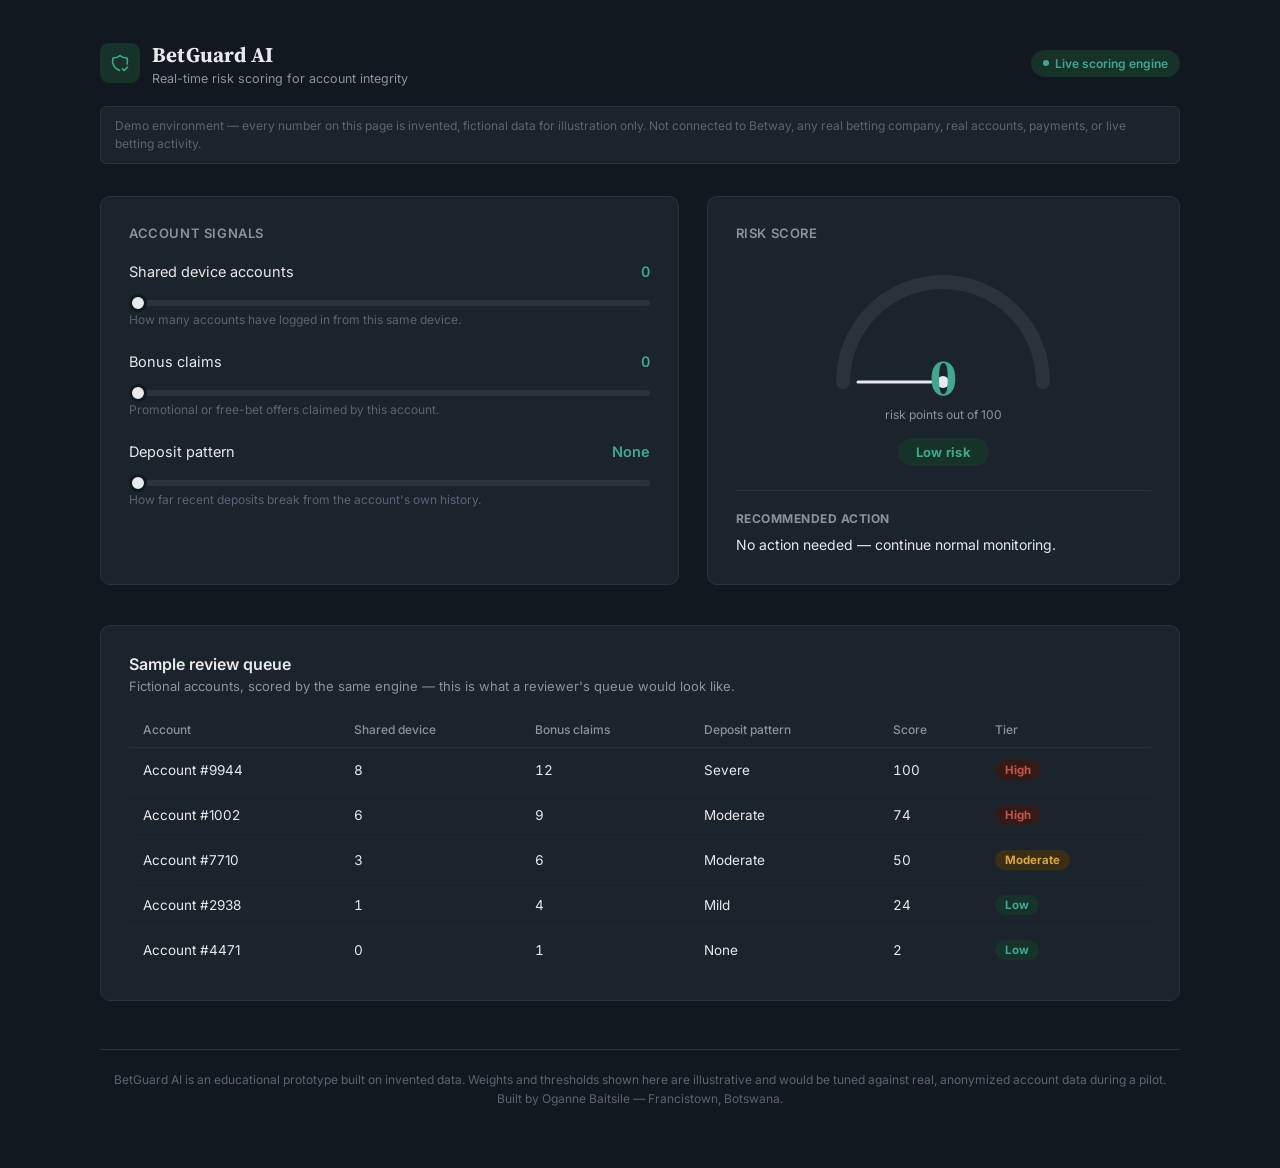
==== web-demo/index.html @ 3648a51b "web demo" ====
<!DOCTYPE html>
<html lang="en">
<head>
<meta charset="UTF-8">
<meta name="viewport" content="width=device-width, initial-scale=1.0">
<title>BetGuard AI — Risk Engine Demo</title>
<style>
  @import url('https://fonts.googleapis.com/css2?family=Source+Serif+4:opsz,wght@8..60,600;8..60,700&family=Inter:wght@400;500;600;700&display=swap');

  :root {
    --ink: #12181F;
    --panel: #1B232C;
    --panel-2: #212B35;
    --border: #2A323C;
    --text: #E7E9EC;
    --text-muted: #8A93A0;
    --text-dim: #5B6472;
    --teal: #3FA88F;
    --teal-bg: #163229;
    --amber: #D9A441;
    --amber-bg: #3A2E14;
    --coral: #C4554D;
    --coral-bg: #331A17;
  }
  * { box-sizing: border-box; margin: 0; padding: 0; }
  body {
    font-family: 'Inter', -apple-system, sans-serif;
    background: var(--ink);
    color: var(--text);
    min-height: 100vh;
    padding: 40px 20px 60px;
  }
  .serif { font-family: 'Source Serif 4', Georgia, serif; }
  .wrap { max-width: 1080px; margin: 0 auto; }

  header { display: flex; align-items: center; justify-content: space-between; margin-bottom: 8px; flex-wrap: wrap; gap: 16px; }
  .brand { display: flex; align-items: center; gap: 12px; }
  .brand-mark {
    width: 40px; height: 40px; border-radius: 9px; background: var(--teal-bg);
    display: flex; align-items: center; justify-content: center; flex-shrink: 0;
  }
  .brand h1 { font-size: 21px; font-weight: 700; letter-spacing: 0.2px; }
  .brand p { font-size: 12.5px; color: var(--text-muted); margin-top: 2px; }
  .badge-live {
    display: flex; align-items: center; gap: 6px; font-size: 12px; color: var(--teal);
    background: var(--teal-bg); padding: 6px 12px; border-radius: 20px; font-weight: 600;
  }
  .dot { width: 6px; height: 6px; border-radius: 50%; background: var(--teal); }

  .disclaimer {
    font-size: 12px; color: var(--text-dim); background: var(--panel); border: 1px solid var(--border);
    border-radius: 6px; padding: 10px 14px; margin: 20px 0 32px; line-height: 1.5;
  }

  .grid {
    display: grid; grid-template-columns: 1.1fr 0.9fr; gap: 28px; margin-bottom: 40px;
  }
  @media (max-width: 820px) { .grid { grid-template-columns: 1fr; } }

  .panel {
    background: var(--panel); border: 1px solid var(--border); border-radius: 10px; padding: 28px;
  }
  .panel h2 { font-size: 13px; text-transform: uppercase; letter-spacing: 0.6px; color: var(--text-muted); font-weight: 600; margin-bottom: 22px; }

  .control { margin-bottom: 26px; }
  .control:last-child { margin-bottom: 0; }
  .control-row { display: flex; justify-content: space-between; align-items: baseline; margin-bottom: 10px; }
  .control-label { font-size: 14.5px; color: var(--text); }
  .control-hint { font-size: 12px; color: var(--text-dim); margin-top: 2px; }
  .control-value { font-size: 14.5px; font-weight: 600; color: var(--teal); font-variant-numeric: tabular-nums; }

  input[type=range] {
    -webkit-appearance: none; width: 100%; height: 6px; border-radius: 3px;
    background: var(--border); outline: none;
  }
  input[type=range]::-webkit-slider-thumb {
    -webkit-appearance: none; width: 18px; height: 18px; border-radius: 50%;
    background: var(--text); cursor: pointer; border: 3px solid var(--ink);
  }
  input[type=range]::-moz-range-thumb {
    width: 18px; height: 18px; border-radius: 50%; background: var(--text); cursor: pointer; border: 3px solid var(--ink);
  }

  .gauge-wrap { display: flex; flex-direction: column; align-items: center; padding-top: 4px; }
  .gauge-svg { width: 220px; height: 130px; }
  .gauge-score { font-size: 52px; font-weight: 700; line-height: 1; margin-top: -46px; }
  .gauge-label { font-size: 12px; color: var(--text-muted); margin-top: 4px; }
  .tier-badge {
    margin-top: 16px; padding: 6px 18px; border-radius: 20px; font-size: 13px; font-weight: 700;
    letter-spacing: 0.3px;
  }

  .action-box {
    margin-top: 24px; padding-top: 20px; border-top: 1px solid var(--border); width: 100%;
  }
  .action-box h3 { font-size: 12px; text-transform: uppercase; letter-spacing: 0.5px; color: var(--text-muted); margin-bottom: 8px; }
  .action-box p { font-size: 14px; color: var(--text); line-height: 1.55; }

  .section-title { font-size: 16px; font-weight: 600; margin-bottom: 4px; }
  .section-sub { font-size: 13px; color: var(--text-muted); margin-bottom: 18px; }

  table { width: 100%; border-collapse: collapse; font-size: 13.5px; }
  th { text-align: left; padding: 10px 14px; color: var(--text-muted); font-weight: 500; font-size: 12px; border-bottom: 1px solid var(--border); }
  td { padding: 12px 14px; border-bottom: 1px solid #1F262E; }
  tr:last-child td { border-bottom: none; }
  tr:hover td { background: var(--panel-2); }
  .pill { display: inline-block; padding: 3px 10px; border-radius: 20px; font-size: 11.5px; font-weight: 700; }
  .mono { font-variant-numeric: tabular-nums; }

  footer { text-align: center; font-size: 12px; color: var(--text-dim); margin-top: 48px; padding-top: 20px; border-top: 1px solid var(--border); line-height: 1.6; }
</style>
</head>
<body>
<div class="wrap">

  <header>
    <div class="brand">
      <div class="brand-mark">
        <svg width="20" height="20" viewBox="0 0 24 24" fill="none" stroke="#3FA88F" stroke-width="1.9" stroke-linecap="round" stroke-linejoin="round">
          <path d="M11.46 20.846a12 12 0 0 1 -7.96 -14.846a12 12 0 0 0 8.5 -3a12 12 0 0 0 8.5 3a12 12 0 0 1 -.09 7.06"/>
          <path d="M15 19l2 2l4 -4"/>
        </svg>
      </div>
      <div>
        <h1 class="serif">BetGuard AI</h1>
        <p>Real-time risk scoring for account integrity</p>
      </div>
    </div>
    <div class="badge-live"><span class="dot"></span>Live scoring engine</div>
  </header>

  <div class="disclaimer">
    Demo environment — every number on this page is invented, fictional data for illustration only. Not connected to Betway, any real betting company, real accounts, payments, or live betting activity.
  </div>

  <div class="grid">
    <div class="panel">
      <h2>Account signals</h2>

      <div class="control">
        <div class="control-row">
          <span class="control-label">Shared device accounts</span>
          <span class="control-value" id="device-val">0</span>
        </div>
        <input type="range" id="device" min="0" max="10" value="0" step="1">
        <div class="control-hint">How many accounts have logged in from this same device.</div>
      </div>

      <div class="control">
        <div class="control-row">
          <span class="control-label">Bonus claims</span>
          <span class="control-value" id="claims-val">0</span>
        </div>
        <input type="range" id="claims" min="0" max="20" value="0" step="1">
        <div class="control-hint">Promotional or free-bet offers claimed by this account.</div>
      </div>

      <div class="control">
        <div class="control-row">
          <span class="control-label">Deposit pattern</span>
          <span class="control-value" id="deposit-val">None</span>
        </div>
        <input type="range" id="deposit" min="0" max="3" value="0" step="1">
        <div class="control-hint">How far recent deposits break from the account's own history.</div>
      </div>
    </div>

    <div class="panel">
      <h2>Risk score</h2>
      <div class="gauge-wrap">
        <svg class="gauge-svg" viewBox="0 0 220 120">
          <path d="M 10 110 A 100 100 0 0 1 210 110" fill="none" stroke="#2A323C" stroke-width="14" stroke-linecap="round"/>
          <path id="gauge-arc" d="M 10 110 A 100 100 0 0 1 210 110" fill="none" stroke="#3FA88F" stroke-width="14" stroke-linecap="round" stroke-dasharray="314" stroke-dashoffset="314"/>
          <line id="gauge-needle" x1="110" y1="110" x2="110" y2="25" stroke="#E7E9EC" stroke-width="3" stroke-linecap="round" style="transform-origin: 110px 110px; transform: rotate(-90deg);"/>
          <circle cx="110" cy="110" r="6" fill="#E7E9EC"/>
        </svg>
        <div class="gauge-score serif" id="score-out">0</div>
        <div class="gauge-label">risk points out of 100</div>
        <div class="tier-badge" id="tier-badge">Low risk</div>
      </div>

      <div class="action-box">
        <h3>Recommended action</h3>
        <p id="action-text">No action needed — continue normal monitoring.</p>
      </div>
    </div>
  </div>

  <div class="panel" style="margin-bottom: 20px;">
    <div class="section-title">Sample review queue</div>
    <div class="section-sub">Fictional accounts, scored by the same engine — this is what a reviewer's queue would look like.</div>
    <table>
      <thead>
        <tr><th>Account</th><th>Shared device</th><th>Bonus claims</th><th>Deposit pattern</th><th>Score</th><th>Tier</th></tr>
      </thead>
      <tbody id="queue-body"></tbody>
    </table>
  </div>

  <footer>
    BetGuard AI is an educational prototype built on invented data. Weights and thresholds shown here are illustrative and would be tuned against real, anonymized account data during a pilot.<br>
    Built by Oganne Baitsile — Francistown, Botswana.
  </footer>
</div>

<script>
  const depositLabels = ['None', 'Mild', 'Moderate', 'Severe'];
  const depositPoints = [0, 10, 20, 30];

  function computeScore(device, claims, depositLevel) {
    const raw = device * 6 + claims * 2 + depositPoints[depositLevel];
    return Math.min(100, Math.round(raw));
  }

  function tierOf(score) {
    if (score < 30) return { tier: 'Low risk', key: 'low', action: 'No action needed — continue normal monitoring.' };
    if (score < 60) return { tier: 'Moderate risk', key: 'medium', action: 'Flag for a closer look at the next natural touchpoint.' };
    return { tier: 'High risk', key: 'high', action: 'Hold for manual review before approving bonuses or payouts.' };
  }

  const colors = {
    low: { fg: '#3FA88F', bg: '#163229' },
    medium: { fg: '#D9A441', bg: '#3A2E14' },
    high: { fg: '#C4554D', bg: '#331A17' },
  };

  const deviceEl = document.getElementById('device');
  const claimsEl = document.getElementById('claims');
  const depositEl = document.getElementById('deposit');
  const deviceVal = document.getElementById('device-val');
  const claimsVal = document.getElementById('claims-val');
  const depositVal = document.getElementById('deposit-val');
  const scoreOut = document.getElementById('score-out');
  const tierBadge = document.getElementById('tier-badge');
  const actionText = document.getElementById('action-text');
  const needle = document.getElementById('gauge-needle');
  const arc = document.getElementById('gauge-arc');

  function update() {
    const device = parseInt(deviceEl.value, 10);
    const claims = parseInt(claimsEl.value, 10);
    const depositLevel = parseInt(depositEl.value, 10);

    deviceVal.textContent = device;
    claimsVal.textContent = claims;
    depositVal.textContent = depositLabels[depositLevel];

    const score = computeScore(device, claims, depositLevel);
    scoreOut.textContent = score;

    const angle = -90 + (score / 100) * 180;
    needle.style.transform = 'rotate(' + angle + 'deg)';
    const offset = 314 - (score / 100) * 314;
    arc.setAttribute('stroke-dashoffset', offset.toFixed(1));

    const { tier, key, action } = tierOf(score);
    const c = colors[key];
    arc.setAttribute('stroke', c.fg);
    scoreOut.style.color = c.fg;
    tierBadge.textContent = tier;
    tierBadge.style.background = c.bg;
    tierBadge.style.color = c.fg;
    actionText.textContent = action;
  }

  [deviceEl, claimsEl, depositEl].forEach(el => el.addEventListener('input', update));
  update();

  const sampleAccounts = [
    { name: 'Account #4471', device: 0, claims: 1, depositLevel: 0 },
    { name: 'Account #2938', device: 1, claims: 4, depositLevel: 1 },
    { name: 'Account #7710', device: 3, claims: 6, depositLevel: 2 },
    { name: 'Account #1002', device: 6, claims: 9, depositLevel: 2 },
    { name: 'Account #9944', device: 8, claims: 12, depositLevel: 3 },
  ];

  const queueBody = document.getElementById('queue-body');
  sampleAccounts
    .map(a => ({ ...a, score: computeScore(a.device, a.claims, a.depositLevel) }))
    .sort((a, b) => b.score - a.score)
    .forEach(a => {
      const { tier, key } = tierOf(a.score);
      const c = colors[key];
      const tr = document.createElement('tr');
      tr.innerHTML =
        '<td>' + a.name + '</td>' +
        '<td class="mono">' + a.device + '</td>' +
        '<td class="mono">' + a.claims + '</td>' +
        '<td>' + depositLabels[a.depositLevel] + '</td>' +
        '<td class="mono">' + a.score + '</td>' +
        '<td><span class="pill" style="background:' + c.bg + ';color:' + c.fg + '">' + tier.replace(' risk', '') + '</span></td>';
      queueBody.appendChild(tr);
    });
</script>
</body>
  </html>
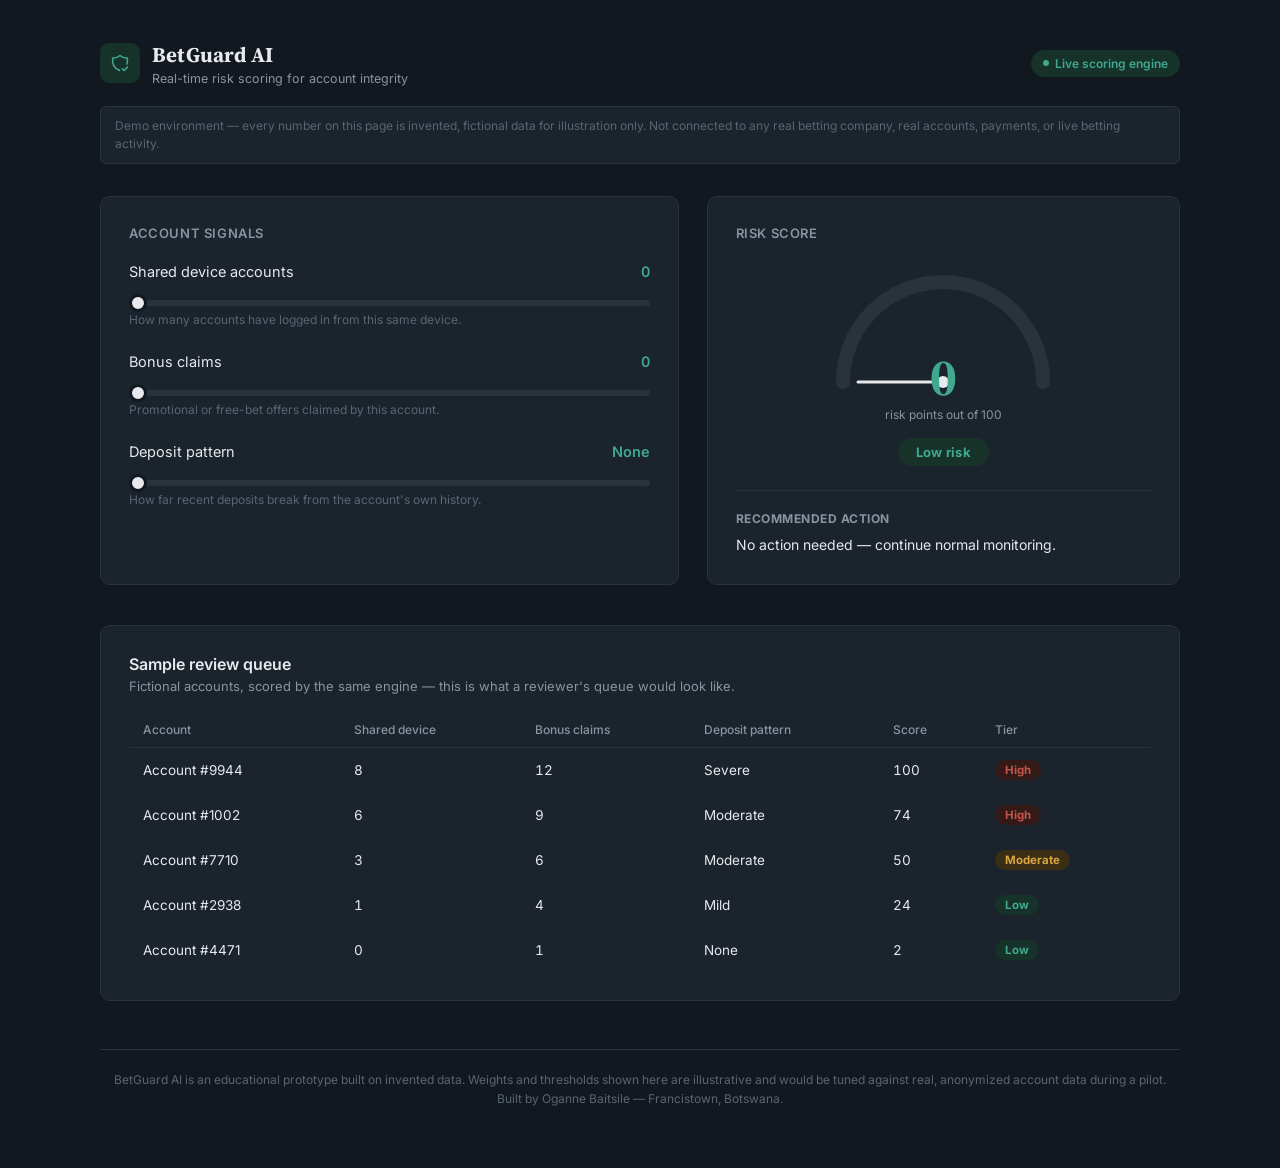
==== commit 669f8419: "Update index.html" ====
--- a/web-demo/index.html
+++ b/web-demo/index.html
@@ -6,99 +6,47 @@
 <title>BetGuard AI — Risk Engine Demo</title>
 <style>
   @import url('https://fonts.googleapis.com/css2?family=Source+Serif+4:opsz,wght@8..60,600;8..60,700&family=Inter:wght@400;500;600;700&display=swap');
-
   :root {
-    --ink: #12181F;
-    --panel: #1B232C;
-    --panel-2: #212B35;
-    --border: #2A323C;
-    --text: #E7E9EC;
-    --text-muted: #8A93A0;
-    --text-dim: #5B6472;
-    --teal: #3FA88F;
-    --teal-bg: #163229;
-    --amber: #D9A441;
-    --amber-bg: #3A2E14;
-    --coral: #C4554D;
-    --coral-bg: #331A17;
+    --ink: #12181F; --panel: #1B232C; --panel-2: #212B35; --border: #2A323C;
+    --text: #E7E9EC; --text-muted: #8A93A0; --text-dim: #5B6472;
+    --teal: #3FA88F; --teal-bg: #163229; --amber: #D9A441; --amber-bg: #3A2E14;
+    --coral: #C4554D; --coral-bg: #331A17;
   }
   * { box-sizing: border-box; margin: 0; padding: 0; }
-  body {
-    font-family: 'Inter', -apple-system, sans-serif;
-    background: var(--ink);
-    color: var(--text);
-    min-height: 100vh;
-    padding: 40px 20px 60px;
-  }
+  body { font-family: 'Inter', -apple-system, sans-serif; background: var(--ink); color: var(--text); min-height: 100vh; padding: 40px 20px 60px; }
   .serif { font-family: 'Source Serif 4', Georgia, serif; }
   .wrap { max-width: 1080px; margin: 0 auto; }
-
   header { display: flex; align-items: center; justify-content: space-between; margin-bottom: 8px; flex-wrap: wrap; gap: 16px; }
   .brand { display: flex; align-items: center; gap: 12px; }
-  .brand-mark {
-    width: 40px; height: 40px; border-radius: 9px; background: var(--teal-bg);
-    display: flex; align-items: center; justify-content: center; flex-shrink: 0;
-  }
+  .brand-mark { width: 40px; height: 40px; border-radius: 9px; background: var(--teal-bg); display: flex; align-items: center; justify-content: center; flex-shrink: 0; }
   .brand h1 { font-size: 21px; font-weight: 700; letter-spacing: 0.2px; }
   .brand p { font-size: 12.5px; color: var(--text-muted); margin-top: 2px; }
-  .badge-live {
-    display: flex; align-items: center; gap: 6px; font-size: 12px; color: var(--teal);
-    background: var(--teal-bg); padding: 6px 12px; border-radius: 20px; font-weight: 600;
-  }
+  .badge-live { display: flex; align-items: center; gap: 6px; font-size: 12px; color: var(--teal); background: var(--teal-bg); padding: 6px 12px; border-radius: 20px; font-weight: 600; }
   .dot { width: 6px; height: 6px; border-radius: 50%; background: var(--teal); }
-
-  .disclaimer {
-    font-size: 12px; color: var(--text-dim); background: var(--panel); border: 1px solid var(--border);
-    border-radius: 6px; padding: 10px 14px; margin: 20px 0 32px; line-height: 1.5;
-  }
-
-  .grid {
-    display: grid; grid-template-columns: 1.1fr 0.9fr; gap: 28px; margin-bottom: 40px;
-  }
+  .disclaimer { font-size: 12px; color: var(--text-dim); background: var(--panel); border: 1px solid var(--border); border-radius: 6px; padding: 10px 14px; margin: 20px 0 32px; line-height: 1.5; }
+  .grid { display: grid; grid-template-columns: 1.1fr 0.9fr; gap: 28px; margin-bottom: 40px; }
   @media (max-width: 820px) { .grid { grid-template-columns: 1fr; } }
-
-  .panel {
-    background: var(--panel); border: 1px solid var(--border); border-radius: 10px; padding: 28px;
-  }
+  .panel { background: var(--panel); border: 1px solid var(--border); border-radius: 10px; padding: 28px; }
   .panel h2 { font-size: 13px; text-transform: uppercase; letter-spacing: 0.6px; color: var(--text-muted); font-weight: 600; margin-bottom: 22px; }
-
   .control { margin-bottom: 26px; }
   .control:last-child { margin-bottom: 0; }
   .control-row { display: flex; justify-content: space-between; align-items: baseline; margin-bottom: 10px; }
   .control-label { font-size: 14.5px; color: var(--text); }
   .control-hint { font-size: 12px; color: var(--text-dim); margin-top: 2px; }
   .control-value { font-size: 14.5px; font-weight: 600; color: var(--teal); font-variant-numeric: tabular-nums; }
-
-  input[type=range] {
-    -webkit-appearance: none; width: 100%; height: 6px; border-radius: 3px;
-    background: var(--border); outline: none;
-  }
-  input[type=range]::-webkit-slider-thumb {
-    -webkit-appearance: none; width: 18px; height: 18px; border-radius: 50%;
-    background: var(--text); cursor: pointer; border: 3px solid var(--ink);
-  }
-  input[type=range]::-moz-range-thumb {
-    width: 18px; height: 18px; border-radius: 50%; background: var(--text); cursor: pointer; border: 3px solid var(--ink);
-  }
-
+  input[type=range] { -webkit-appearance: none; width: 100%; height: 6px; border-radius: 3px; background: var(--border); outline: none; }
+  input[type=range]::-webkit-slider-thumb { -webkit-appearance: none; width: 18px; height: 18px; border-radius: 50%; background: var(--text); cursor: pointer; border: 3px solid var(--ink); }
+  input[type=range]::-moz-range-thumb { width: 18px; height: 18px; border-radius: 50%; background: var(--text); cursor: pointer; border: 3px solid var(--ink); }
   .gauge-wrap { display: flex; flex-direction: column; align-items: center; padding-top: 4px; }
   .gauge-svg { width: 220px; height: 130px; }
   .gauge-score { font-size: 52px; font-weight: 700; line-height: 1; margin-top: -46px; }
   .gauge-label { font-size: 12px; color: var(--text-muted); margin-top: 4px; }
-  .tier-badge {
-    margin-top: 16px; padding: 6px 18px; border-radius: 20px; font-size: 13px; font-weight: 700;
-    letter-spacing: 0.3px;
-  }
-
-  .action-box {
-    margin-top: 24px; padding-top: 20px; border-top: 1px solid var(--border); width: 100%;
-  }
+  .tier-badge { margin-top: 16px; padding: 6px 18px; border-radius: 20px; font-size: 13px; font-weight: 700; letter-spacing: 0.3px; }
+  .action-box { margin-top: 24px; padding-top: 20px; border-top: 1px solid var(--border); width: 100%; }
   .action-box h3 { font-size: 12px; text-transform: uppercase; letter-spacing: 0.5px; color: var(--text-muted); margin-bottom: 8px; }
   .action-box p { font-size: 14px; color: var(--text); line-height: 1.55; }
-
   .section-title { font-size: 16px; font-weight: 600; margin-bottom: 4px; }
   .section-sub { font-size: 13px; color: var(--text-muted); margin-bottom: 18px; }
-
   table { width: 100%; border-collapse: collapse; font-size: 13.5px; }
   th { text-align: left; padding: 10px 14px; color: var(--text-muted); font-weight: 500; font-size: 12px; border-bottom: 1px solid var(--border); }
   td { padding: 12px 14px; border-bottom: 1px solid #1F262E; }
@@ -106,13 +54,11 @@
   tr:hover td { background: var(--panel-2); }
   .pill { display: inline-block; padding: 3px 10px; border-radius: 20px; font-size: 11.5px; font-weight: 700; }
   .mono { font-variant-numeric: tabular-nums; }
-
   footer { text-align: center; font-size: 12px; color: var(--text-dim); margin-top: 48px; padding-top: 20px; border-top: 1px solid var(--border); line-height: 1.6; }
 </style>
 </head>
 <body>
 <div class="wrap">
-
   <header>
     <div class="brand">
       <div class="brand-mark">
@@ -121,50 +67,30 @@
           <path d="M15 19l2 2l4 -4"/>
         </svg>
       </div>
-      <div>
-        <h1 class="serif">BetGuard AI</h1>
-        <p>Real-time risk scoring for account integrity</p>
-      </div>
+      <div><h1 class="serif">BetGuard AI</h1><p>Real-time risk scoring for account integrity</p></div>
     </div>
     <div class="badge-live"><span class="dot"></span>Live scoring engine</div>
   </header>
-
-  <div class="disclaimer">
-    Demo environment — every number on this page is invented, fictional data for illustration only. Not connected to Betway, any real betting company, real accounts, payments, or live betting activity.
-  </div>
-
+  <div class="disclaimer">Demo environment — every number on this page is invented, fictional data for illustration only. Not connected to any real betting company, real accounts, payments, or live betting activity.</div>
   <div class="grid">
     <div class="panel">
       <h2>Account signals</h2>
-
       <div class="control">
-        <div class="control-row">
-          <span class="control-label">Shared device accounts</span>
-          <span class="control-value" id="device-val">0</span>
-        </div>
+        <div class="control-row"><span class="control-label">Shared device accounts</span><span class="control-value" id="device-val">0</span></div>
         <input type="range" id="device" min="0" max="10" value="0" step="1">
         <div class="control-hint">How many accounts have logged in from this same device.</div>
       </div>
-
       <div class="control">
-        <div class="control-row">
-          <span class="control-label">Bonus claims</span>
-          <span class="control-value" id="claims-val">0</span>
-        </div>
+        <div class="control-row"><span class="control-label">Bonus claims</span><span class="control-value" id="claims-val">0</span></div>
         <input type="range" id="claims" min="0" max="20" value="0" step="1">
         <div class="control-hint">Promotional or free-bet offers claimed by this account.</div>
       </div>
-
       <div class="control">
-        <div class="control-row">
-          <span class="control-label">Deposit pattern</span>
-          <span class="control-value" id="deposit-val">None</span>
-        </div>
+        <div class="control-row"><span class="control-label">Deposit pattern</span><span class="control-value" id="deposit-val">None</span></div>
         <input type="range" id="deposit" min="0" max="3" value="0" step="1">
         <div class="control-hint">How far recent deposits break from the account's own history.</div>
       </div>
     </div>
-
     <div class="panel">
       <h2>Risk score</h2>
       <div class="gauge-wrap">
@@ -178,52 +104,32 @@
         <div class="gauge-label">risk points out of 100</div>
         <div class="tier-badge" id="tier-badge">Low risk</div>
       </div>
-
-      <div class="action-box">
-        <h3>Recommended action</h3>
-        <p id="action-text">No action needed — continue normal monitoring.</p>
-      </div>
+      <div class="action-box"><h3>Recommended action</h3><p id="action-text">No action needed — continue normal monitoring.</p></div>
     </div>
   </div>
-
   <div class="panel" style="margin-bottom: 20px;">
     <div class="section-title">Sample review queue</div>
     <div class="section-sub">Fictional accounts, scored by the same engine — this is what a reviewer's queue would look like.</div>
     <table>
-      <thead>
-        <tr><th>Account</th><th>Shared device</th><th>Bonus claims</th><th>Deposit pattern</th><th>Score</th><th>Tier</th></tr>
-      </thead>
+      <thead><tr><th>Account</th><th>Shared device</th><th>Bonus claims</th><th>Deposit pattern</th><th>Score</th><th>Tier</th></tr></thead>
       <tbody id="queue-body"></tbody>
     </table>
   </div>
-
-  <footer>
-    BetGuard AI is an educational prototype built on invented data. Weights and thresholds shown here are illustrative and would be tuned against real, anonymized account data during a pilot.<br>
-    Built by Oganne Baitsile — Francistown, Botswana.
-  </footer>
+  <footer>BetGuard AI is an educational prototype built on invented data. Weights and thresholds shown here are illustrative and would be tuned against real, anonymized account data during a pilot.<br>Built by Oganne Baitsile — Francistown, Botswana.</footer>
 </div>
-
 <script>
   const depositLabels = ['None', 'Mild', 'Moderate', 'Severe'];
   const depositPoints = [0, 10, 20, 30];
-
   function computeScore(device, claims, depositLevel) {
     const raw = device * 6 + claims * 2 + depositPoints[depositLevel];
     return Math.min(100, Math.round(raw));
   }
-
   function tierOf(score) {
     if (score < 30) return { tier: 'Low risk', key: 'low', action: 'No action needed — continue normal monitoring.' };
     if (score < 60) return { tier: 'Moderate risk', key: 'medium', action: 'Flag for a closer look at the next natural touchpoint.' };
     return { tier: 'High risk', key: 'high', action: 'Hold for manual review before approving bonuses or payouts.' };
   }
-
-  const colors = {
-    low: { fg: '#3FA88F', bg: '#163229' },
-    medium: { fg: '#D9A441', bg: '#3A2E14' },
-    high: { fg: '#C4554D', bg: '#331A17' },
-  };
-
+  const colors = { low: { fg: '#3FA88F', bg: '#163229' }, medium: { fg: '#D9A441', bg: '#3A2E14' }, high: { fg: '#C4554D', bg: '#331A17' } };
   const deviceEl = document.getElementById('device');
   const claimsEl = document.getElementById('claims');
   const depositEl = document.getElementById('deposit');
@@ -235,24 +141,19 @@
   const actionText = document.getElementById('action-text');
   const needle = document.getElementById('gauge-needle');
   const arc = document.getElementById('gauge-arc');
-
   function update() {
     const device = parseInt(deviceEl.value, 10);
     const claims = parseInt(claimsEl.value, 10);
     const depositLevel = parseInt(depositEl.value, 10);
-
     deviceVal.textContent = device;
     claimsVal.textContent = claims;
     depositVal.textContent = depositLabels[depositLevel];
-
     const score = computeScore(device, claims, depositLevel);
     scoreOut.textContent = score;
-
     const angle = -90 + (score / 100) * 180;
     needle.style.transform = 'rotate(' + angle + 'deg)';
     const offset = 314 - (score / 100) * 314;
     arc.setAttribute('stroke-dashoffset', offset.toFixed(1));
-
     const { tier, key, action } = tierOf(score);
     const c = colors[key];
     arc.setAttribute('stroke', c.fg);
@@ -262,10 +163,8 @@
     tierBadge.style.color = c.fg;
     actionText.textContent = action;
   }
-
   [deviceEl, claimsEl, depositEl].forEach(el => el.addEventListener('input', update));
   update();
-
   const sampleAccounts = [
     { name: 'Account #4471', device: 0, claims: 1, depositLevel: 0 },
     { name: 'Account #2938', device: 1, claims: 4, depositLevel: 1 },
@@ -273,7 +172,6 @@
     { name: 'Account #1002', device: 6, claims: 9, depositLevel: 2 },
     { name: 'Account #9944', device: 8, claims: 12, depositLevel: 3 },
   ];
-
   const queueBody = document.getElementById('queue-body');
   sampleAccounts
     .map(a => ({ ...a, score: computeScore(a.device, a.claims, a.depositLevel) }))
@@ -282,13 +180,7 @@
       const { tier, key } = tierOf(a.score);
       const c = colors[key];
       const tr = document.createElement('tr');
-      tr.innerHTML =
-        '<td>' + a.name + '</td>' +
-        '<td class="mono">' + a.device + '</td>' +
-        '<td class="mono">' + a.claims + '</td>' +
-        '<td>' + depositLabels[a.depositLevel] + '</td>' +
-        '<td class="mono">' + a.score + '</td>' +
-        '<td><span class="pill" style="background:' + c.bg + ';color:' + c.fg + '">' + tier.replace(' risk', '') + '</span></td>';
+      tr.innerHTML = '<td>' + a.name + '</td><td class="mono">' + a.device + '</td><td class="mono">' + a.claims + '</td><td>' + depositLabels[a.depositLevel] + '</td><td class="mono">' + a.score + '</td><td><span class="pill" style="background:' + c.bg + ';color:' + c.fg + '">' + tier.replace(' risk', '') + '</span></td>';
       queueBody.appendChild(tr);
     });
 </script>
